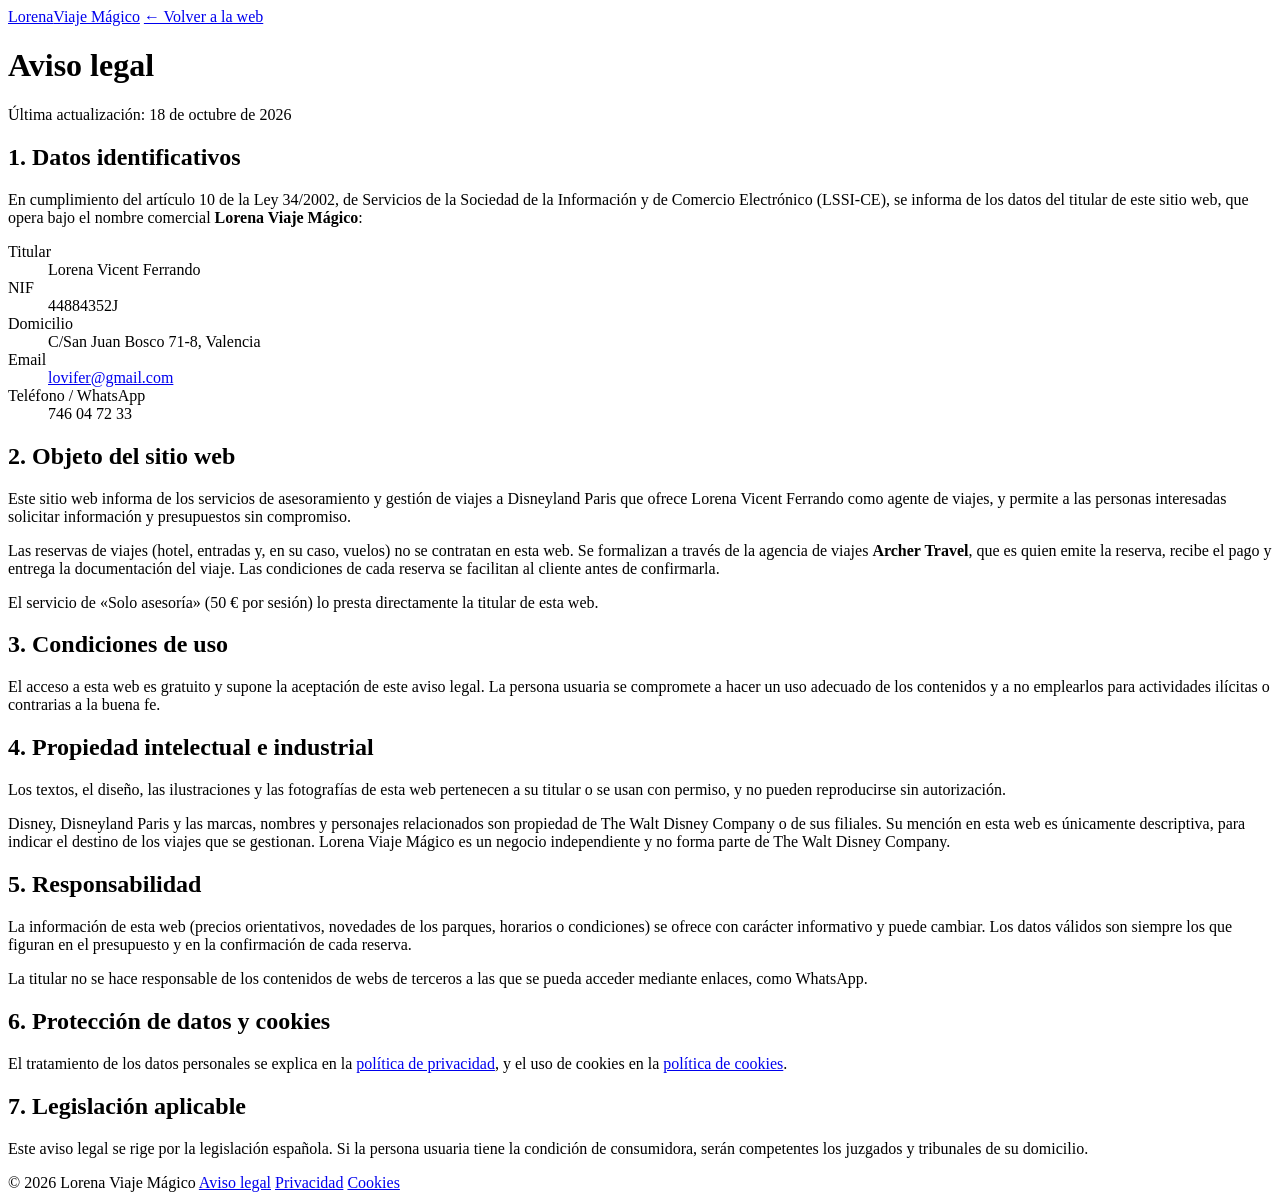
==== aviso-legal.html @ 2c67cfe8 "Add files via upload" ====
<!doctype html>
<html lang="es">
<head>
<meta charset="utf-8">
<meta name="viewport" content="width=device-width, initial-scale=1">
<title>Aviso legal · Lorena Viaje Mágico</title>
<link rel="icon" href="img/favicon.svg" type="image/svg+xml">
<link rel="stylesheet" href="css/fuentes.css">
<link rel="stylesheet" href="css/legal.css">
</head>
<body>
<header class="cab"><div class="cab-in">
<a class="marca" href="index.html"><span class="l">Lorena</span><span class="v">Viaje Mágico</span></a>
<a class="volver" href="index.html">← Volver a la web</a>
</div></header>
<main>
<h1>Aviso legal</h1>
<p class="fecha">Última actualización: 18 de octubre de 2026</p>

<h2>1. Datos identificativos</h2>
<p>En cumplimiento del artículo 10 de la Ley 34/2002, de Servicios de la Sociedad de la Información y de Comercio Electrónico (LSSI-CE), se informa de los datos del titular de este sitio web, que opera bajo el nombre comercial <strong>Lorena Viaje Mágico</strong>:</p>
<dl class="ficha">
<dt>Titular</dt><dd>Lorena Vicent Ferrando</dd>
<dt>NIF</dt><dd>44884352J</dd>
<dt>Domicilio</dt><dd>C/San Juan Bosco 71-8, Valencia</dd>
<dt>Email</dt><dd><a href="mailto:lovifer@gmail.com">lovifer@gmail.com</a></dd>
<dt>Teléfono / WhatsApp</dt><dd>746 04 72 33</dd>
</dl>

<h2>2. Objeto del sitio web</h2>
<p>Este sitio web informa de los servicios de asesoramiento y gestión de viajes a Disneyland Paris que ofrece Lorena Vicent Ferrando como agente de viajes, y permite a las personas interesadas solicitar información y presupuestos sin compromiso.</p>
<p>Las reservas de viajes (hotel, entradas y, en su caso, vuelos) no se contratan en esta web. Se formalizan a través de la agencia de viajes <strong>Archer Travel</strong>, que es quien emite la reserva, recibe el pago y entrega la documentación del viaje. Las condiciones de cada reserva se facilitan al cliente antes de confirmarla.</p>
<p>El servicio de «Solo asesoría» (50 € por sesión) lo presta directamente la titular de esta web.</p>

<h2>3. Condiciones de uso</h2>
<p>El acceso a esta web es gratuito y supone la aceptación de este aviso legal. La persona usuaria se compromete a hacer un uso adecuado de los contenidos y a no emplearlos para actividades ilícitas o contrarias a la buena fe.</p>

<h2>4. Propiedad intelectual e industrial</h2>
<p>Los textos, el diseño, las ilustraciones y las fotografías de esta web pertenecen a su titular o se usan con permiso, y no pueden reproducirse sin autorización.</p>
<p>Disney, Disneyland Paris y las marcas, nombres y personajes relacionados son propiedad de The Walt Disney Company o de sus filiales. Su mención en esta web es únicamente descriptiva, para indicar el destino de los viajes que se gestionan. Lorena Viaje Mágico es un negocio independiente y no forma parte de The Walt Disney Company.</p>

<h2>5. Responsabilidad</h2>
<p>La información de esta web (precios orientativos, novedades de los parques, horarios o condiciones) se ofrece con carácter informativo y puede cambiar. Los datos válidos son siempre los que figuran en el presupuesto y en la confirmación de cada reserva.</p>
<p>La titular no se hace responsable de los contenidos de webs de terceros a las que se pueda acceder mediante enlaces, como WhatsApp.</p>

<h2>6. Protección de datos y cookies</h2>
<p>El tratamiento de los datos personales se explica en la <a href="privacidad.html">política de privacidad</a>, y el uso de cookies en la <a href="cookies.html">política de cookies</a>.</p>

<h2>7. Legislación aplicable</h2>
<p>Este aviso legal se rige por la legislación española. Si la persona usuaria tiene la condición de consumidora, serán competentes los juzgados y tribunales de su domicilio.</p>
</main>
<footer><div class="in">
<span>© 2026 Lorena Viaje Mágico</span>
<a href="aviso-legal.html">Aviso legal</a>
<a href="privacidad.html">Privacidad</a>
<a href="cookies.html">Cookies</a>
</div></footer>
</body>
</html>
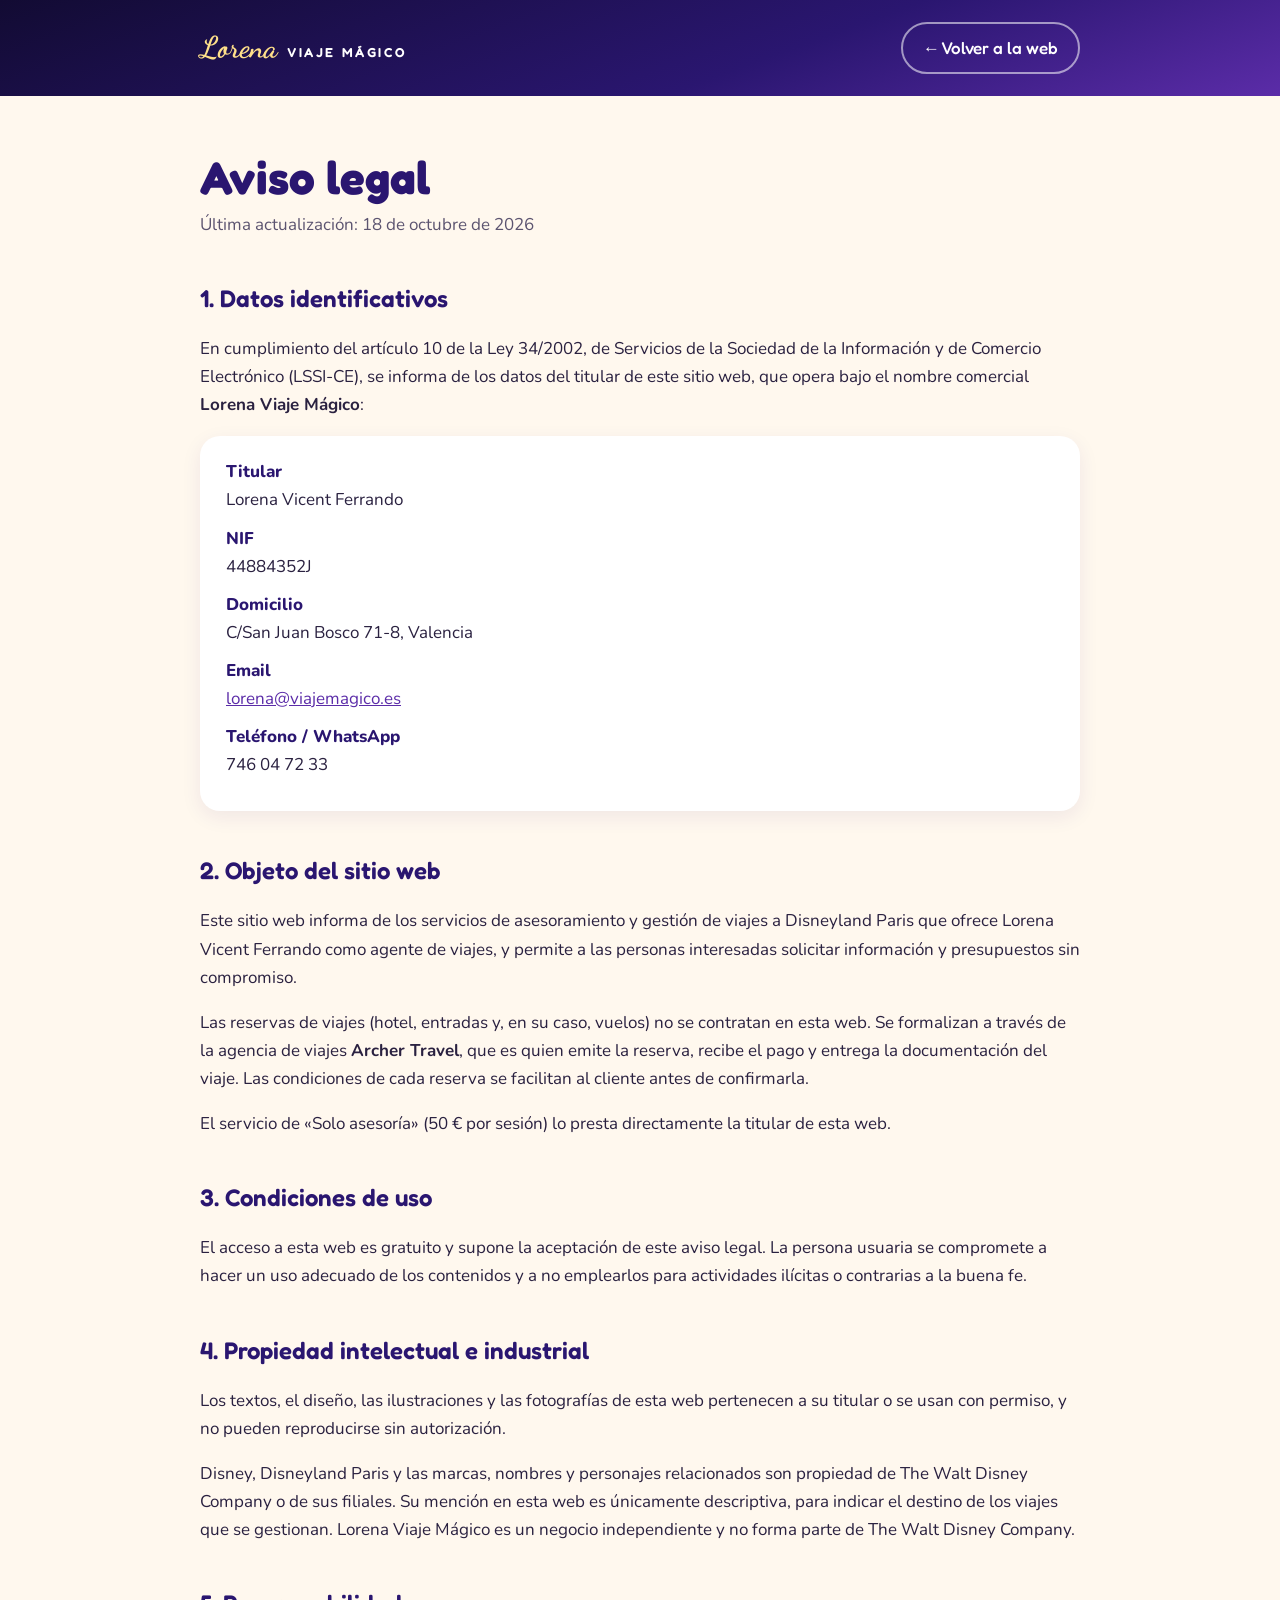
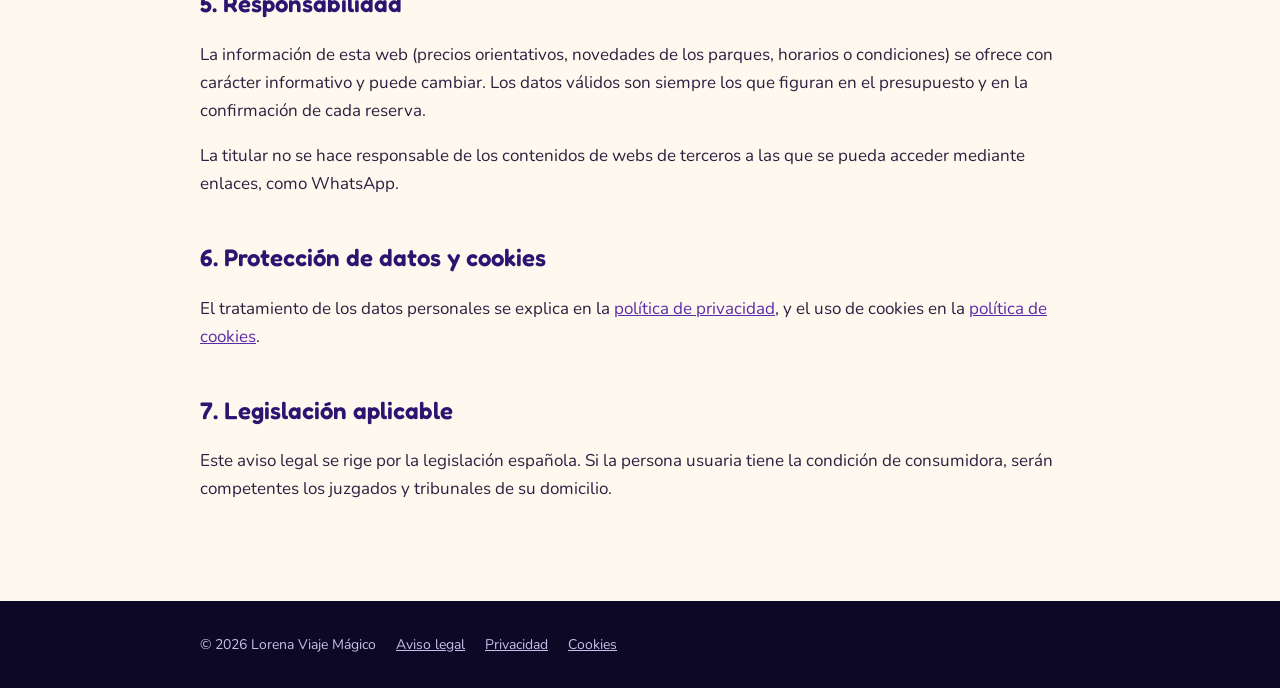
==== commit 15f46034: "Update aviso-legal.html" ====
--- a/aviso-legal.html
+++ b/aviso-legal.html
@@ -23,7 +23,7 @@
 <dt>Titular</dt><dd>Lorena Vicent Ferrando</dd>
 <dt>NIF</dt><dd>44884352J</dd>
 <dt>Domicilio</dt><dd>C/San Juan Bosco 71-8, Valencia</dd>
-<dt>Email</dt><dd><a href="mailto:lovifer@gmail.com">lovifer@gmail.com</a></dd>
+<dt>Email</dt><dd><a href="mailto:lorena@viajemagico.es">lorena@viajemagico.es</a></dd>
 <dt>Teléfono / WhatsApp</dt><dd>746 04 72 33</dd>
 </dl>
 
--- a/css/fuentes.css
+++ b/css/fuentes.css
@@ -0,0 +1,9 @@
+/* Fuentes alojadas en el propio servidor (sin conexiones a Google) */
+@font-face{font-family:"Fredoka";font-style:normal;font-weight:500;font-display:swap;src:url("../fonts/fredoka-latin-500-normal.woff2") format("woff2")}
+@font-face{font-family:"Fredoka";font-style:normal;font-weight:600;font-display:swap;src:url("../fonts/fredoka-latin-600-normal.woff2") format("woff2")}
+@font-face{font-family:"Fredoka";font-style:normal;font-weight:700;font-display:swap;src:url("../fonts/fredoka-latin-700-normal.woff2") format("woff2")}
+@font-face{font-family:"Nunito";font-style:normal;font-weight:400;font-display:swap;src:url("../fonts/nunito-latin-400-normal.woff2") format("woff2")}
+@font-face{font-family:"Nunito";font-style:normal;font-weight:600;font-display:swap;src:url("../fonts/nunito-latin-600-normal.woff2") format("woff2")}
+@font-face{font-family:"Nunito";font-style:normal;font-weight:700;font-display:swap;src:url("../fonts/nunito-latin-700-normal.woff2") format("woff2")}
+@font-face{font-family:"Nunito";font-style:normal;font-weight:800;font-display:swap;src:url("../fonts/nunito-latin-800-normal.woff2") format("woff2")}
+@font-face{font-family:"Dancing Script";font-style:normal;font-weight:700;font-display:swap;src:url("../fonts/dancing-script-latin-700-normal.woff2") format("woff2")}
--- a/css/legal.css
+++ b/css/legal.css
@@ -0,0 +1,24 @@
+body{margin:0;background:#FFF8EE;color:#2A2140;font-family:Nunito,system-ui,sans-serif;font-size:17px;line-height:1.65}
+a{color:#5B2CA8}a:hover{color:#2A1670}
+.cab{background:linear-gradient(160deg,#120B33 0%,#2A1670 60%,#5B2CA8 100%);color:#fff;padding:22px 24px}
+.cab-in{max-width:880px;margin:0 auto;display:flex;flex-wrap:wrap;align-items:center;justify-content:space-between;gap:12px}
+.marca{display:flex;align-items:baseline;gap:10px;color:#fff;text-decoration:none}
+.marca .l{font-family:"Dancing Script",cursive;font-size:30px;color:#FFE08A}
+.marca .v{font-family:Fredoka,sans-serif;font-weight:600;font-size:13px;letter-spacing:.2em;text-transform:uppercase}
+.volver{color:#fff;font-family:Fredoka,sans-serif;font-weight:500;text-decoration:none;border:2px solid rgba(255,255,255,.55);border-radius:999px;padding:10px 20px}
+.volver:hover{color:#fff;background:rgba(255,255,255,.12)}
+main{max-width:880px;margin:0 auto;padding:56px 24px 80px}
+h1{font-family:Fredoka,sans-serif;font-weight:700;color:#2A1670;font-size:clamp(32px,5vw,46px);line-height:1.1;margin:0 0 8px}
+h2{font-family:Fredoka,sans-serif;font-weight:600;color:#2A1670;font-size:24px;margin:40px 0 8px}
+.fecha{color:#5C5470;margin:0 0 32px}
+.ficha{background:#fff;border-radius:20px;padding:22px 26px;box-shadow:0 6px 20px rgba(59,30,122,.08);margin:0}
+.ficha dt{font-weight:800;color:#2A1670}
+.ficha dd{margin:0 0 10px}
+ul{padding-left:22px}
+table{width:100%;border-collapse:collapse;background:#fff;border-radius:16px;overflow:hidden}
+th,td{text-align:left;padding:12px 14px;border-bottom:1px solid #EFE7FF;vertical-align:top}
+th{background:#EFE7FF;color:#2A1670}
+.tabla{overflow-x:auto}
+footer{background:#0D0826;color:#C9BEEA;padding:32px 24px;font-size:14px}
+footer .in{max-width:880px;margin:0 auto;display:flex;flex-wrap:wrap;gap:8px 20px}
+footer a{color:#C9BEEA}
